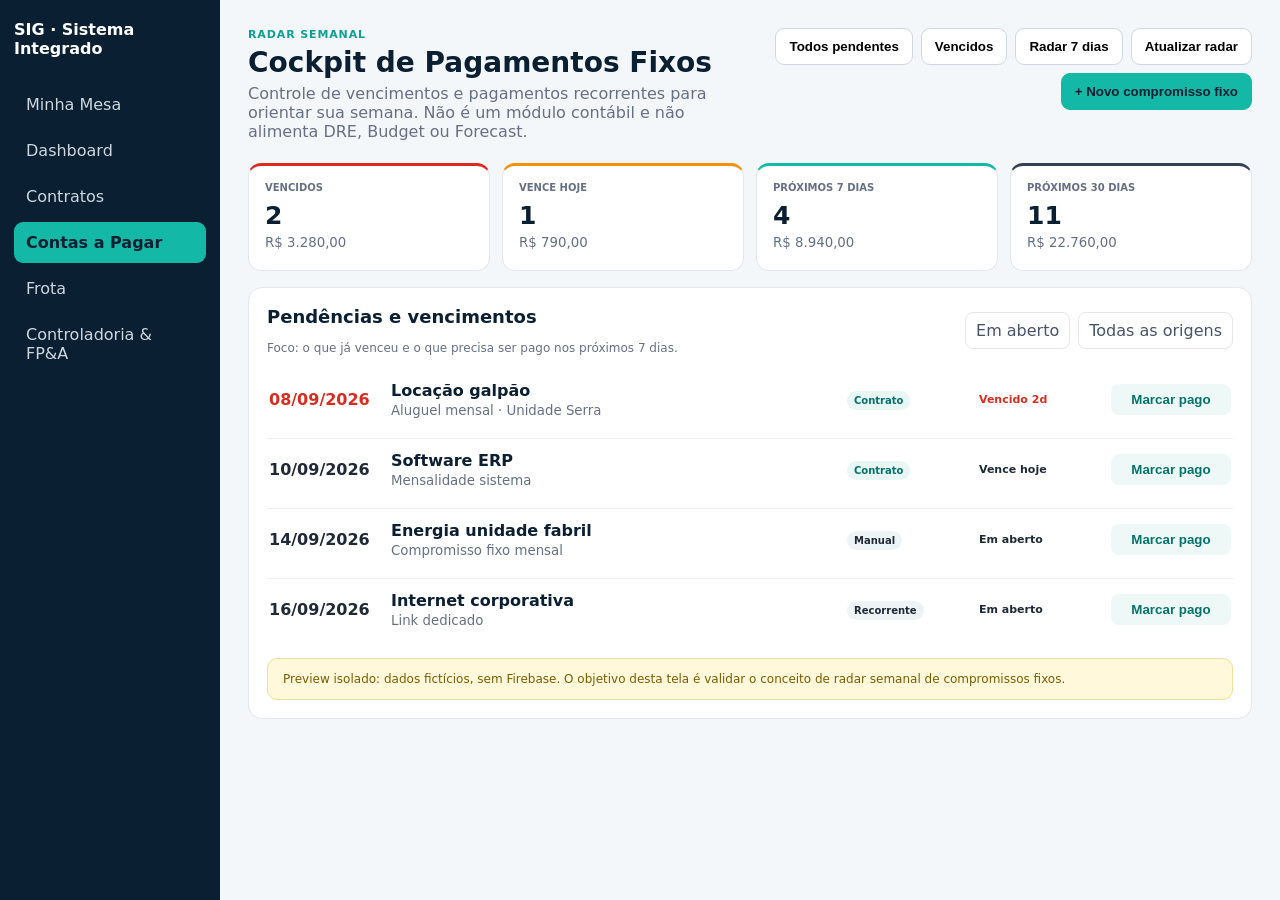
==== preview/contas-pagar-cockpit-v2/index.html @ ac612bd7 "preview: cockpit semanal de pagamentos fixos" ====
<!doctype html><html lang="pt-BR"><head><meta charset="utf-8"><meta name="viewport" content="width=device-width,initial-scale=1"><title>SIG · Cockpit de Pagamentos Fixos</title><style>:root{--az:#0b1f33;--tur:#14b8a6;--bg:#f4f7f9;--mut:#667085;--bd:#e4e7ec;--red:#d92d20;--org:#f79009}*{box-sizing:border-box}body{margin:0;font-family:Inter,system-ui,sans-serif;background:var(--bg);color:#1f2937}.shell{display:grid;grid-template-columns:220px 1fr;min-height:100vh}.side{background:var(--az);color:#cdd7e0;padding:20px 14px}.brand{color:#fff;font-weight:800;margin-bottom:26px}.menu{padding:11px 12px;border-radius:9px;margin:5px 0}.menu.on{background:var(--tur);color:var(--az);font-weight:800}.main{padding:28px}.head{display:flex;justify-content:space-between;gap:16px;align-items:flex-start}.ey{font-size:11px;letter-spacing:.08em;color:#0f9f95;font-weight:900}.head h1{margin:5px 0 5px;color:var(--az);font-size:28px}.head p{margin:0;color:var(--mut);max-width:720px}.actions{display:flex;gap:8px;flex-wrap:wrap;justify-content:flex-end}.btn{border:1px solid #cfd8e1;background:white;border-radius:9px;padding:10px 13px;font-weight:750}.btn.primary{background:var(--tur);border-color:var(--tur);color:var(--az)}.kpis{display:grid;grid-template-columns:repeat(4,minmax(0,1fr));gap:12px;margin:22px 0 16px}.k{background:#fff;border:1px solid var(--bd);border-radius:13px;padding:16px;min-height:108px}.k.red{border-top:3px solid var(--red)}.k.org{border-top:3px solid var(--org)}.k.tur{border-top:3px solid var(--tur)}.k.az{border-top:3px solid #344054}.k span{display:block;font-size:10px;text-transform:uppercase;color:var(--mut);font-weight:850}.k strong{display:block;font-size:25px;color:var(--az);margin-top:8px}.k small{display:block;color:var(--mut);margin-top:5px}.card{background:#fff;border:1px solid var(--bd);border-radius:14px;padding:18px}.cardhead{display:flex;justify-content:space-between;gap:12px;align-items:center;margin-bottom:14px}.cardhead h2{font-size:18px;margin:0;color:var(--az)}.filters{display:flex;gap:8px;flex-wrap:wrap}.pill{padding:8px 10px;border:1px solid var(--bd);border-radius:8px;background:#fff;color:#475467}.list{display:grid;gap:8px}.row{display:grid;grid-template-columns:110px 1fr 120px 120px 120px;align-items:center;gap:12px;border-top:1px solid #eef1f4;padding:12px 2px}.row:first-child{border-top:0}.date{font-weight:850}.date.red{color:var(--red)}.name strong,.name small{display:block}.name strong{color:var(--az)}.name small{color:var(--mut);margin-top:3px}.tag{display:inline-block;padding:4px 7px;border-radius:999px;background:#eef3f5;font-size:10px;font-weight:800}.tag.c{background:#e8f6f4;color:#06736b}.status{font-size:11px;font-weight:850}.status.red{color:var(--red)}.link{border:0;background:#eef9f7;color:#06736b;border-radius:8px;padding:8px 10px;font-weight:800}.note{margin-top:14px;color:var(--mut);font-size:12px}.demo{margin-top:18px;padding:13px 15px;background:#fff8db;border:1px solid #f0df9a;border-radius:10px;color:#7a5d00;font-size:12px}@media(max-width:1000px){.shell{grid-template-columns:1fr}.side{display:none}.kpis{grid-template-columns:repeat(2,1fr)}.row{grid-template-columns:90px 1fr 100px}.row>*:nth-child(3),.row>*:nth-child(4){display:none}}@media(max-width:620px){.head{display:block}.actions{justify-content:flex-start;margin-top:14px}.kpis{grid-template-columns:1fr}}</style></head><body><div class="shell"><aside class="side"><div class="brand">SIG · Sistema Integrado</div><div class="menu">Minha Mesa</div><div class="menu">Dashboard</div><div class="menu">Contratos</div><div class="menu on">Contas a Pagar</div><div class="menu">Frota</div><div class="menu">Controladoria & FP&A</div></aside><main class="main"><div class="head"><div><div class="ey">RADAR SEMANAL</div><h1>Cockpit de Pagamentos Fixos</h1><p>Controle de vencimentos e pagamentos recorrentes para orientar sua semana. Não é um módulo contábil e não alimenta DRE, Budget ou Forecast.</p></div><div class="actions"><button class="btn">Todos pendentes</button><button class="btn">Vencidos</button><button class="btn">Radar 7 dias</button><button class="btn">Atualizar radar</button><button class="btn primary" onclick="document.getElementById('form').hidden=false">+ Novo compromisso fixo</button></div></div><section class="kpis"><div class="k red"><span>Vencidos</span><strong>2</strong><small>R$ 3.280,00</small></div><div class="k org"><span>Vence hoje</span><strong>1</strong><small>R$ 790,00</small></div><div class="k tur"><span>Próximos 7 dias</span><strong>4</strong><small>R$ 8.940,00</small></div><div class="k az"><span>Próximos 30 dias</span><strong>11</strong><small>R$ 22.760,00</small></div></section><section id="form" class="card" hidden style="margin-bottom:16px"><div class="cardhead"><div><h2>Novo compromisso fixo</h2><div class="note">Cadastre um pagamento recorrente ou pontual que precisa entrar no seu radar semanal.</div></div><button class="btn" onclick="this.closest('.card').hidden=true">Fechar</button></div><div style="display:grid;grid-template-columns:repeat(3,minmax(0,1fr));gap:10px"><input class="pill" value="Empresa Teste"><input class="pill" placeholder="Fornecedor / compromisso"><input class="pill" placeholder="Descrição"><input class="pill" type="date" value="2026-09-15"><input class="pill" value="R$ 0,00"><input class="pill" placeholder="Responsável"></div><div class="note">☑ Pagamento fixo mensal · recorrência sugerida por 18 meses, ajustável.</div></section><section class="card"><div class="cardhead"><div><h2>Pendências e vencimentos</h2><div class="note">Foco: o que já venceu e o que precisa ser pago nos próximos 7 dias.</div></div><div class="filters"><span class="pill">Em aberto</span><span class="pill">Todas as origens</span></div></div><div class="list"><div class="row"><div class="date red">08/09/2026</div><div class="name"><strong>Locação galpão</strong><small>Aluguel mensal · Unidade Serra</small></div><div><span class="tag c">Contrato</span></div><div class="status red">Vencido 2d</div><button class="link">Marcar pago</button></div><div class="row"><div class="date">10/09/2026</div><div class="name"><strong>Software ERP</strong><small>Mensalidade sistema</small></div><div><span class="tag c">Contrato</span></div><div class="status">Vence hoje</div><button class="link">Marcar pago</button></div><div class="row"><div class="date">14/09/2026</div><div class="name"><strong>Energia unidade fabril</strong><small>Compromisso fixo mensal</small></div><div><span class="tag">Manual</span></div><div class="status">Em aberto</div><button class="link">Marcar pago</button></div><div class="row"><div class="date">16/09/2026</div><div class="name"><strong>Internet corporativa</strong><small>Link dedicado</small></div><div><span class="tag">Recorrente</span></div><div class="status">Em aberto</div><button class="link">Marcar pago</button></div></div><div class="demo">Preview isolado: dados fictícios, sem Firebase. O objetivo desta tela é validar o conceito de radar semanal de compromissos fixos.</div></section></main></div></body></html>
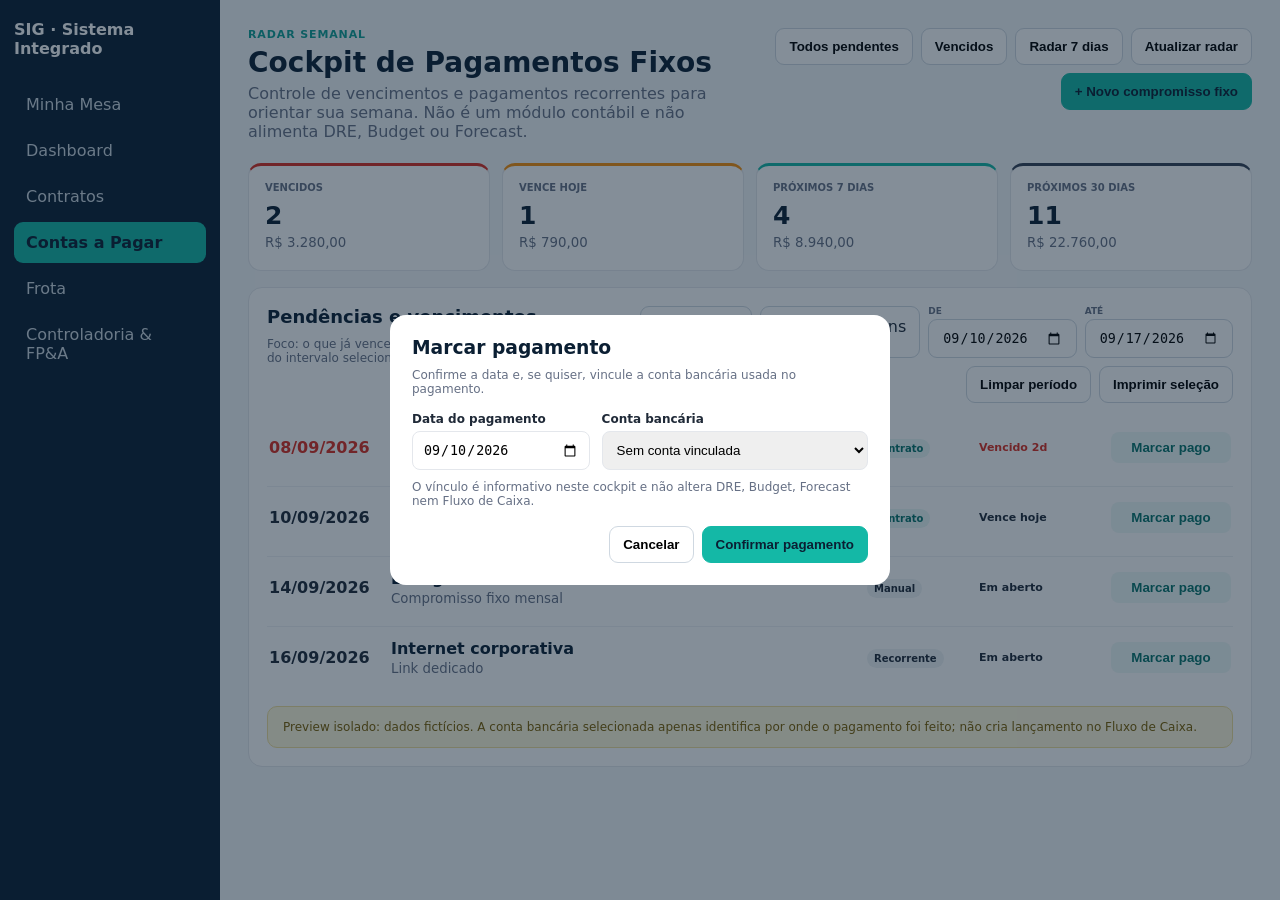
==== commit f45fd600: "Preview: adicionar período, impressão e conta bancária" ====
--- a/preview/contas-pagar-cockpit-v2/index.html
+++ b/preview/contas-pagar-cockpit-v2/index.html
@@ -1 +1 @@
-<!doctype html><html lang="pt-BR"><head><meta charset="utf-8"><meta name="viewport" content="width=device-width,initial-scale=1"><title>SIG · Cockpit de Pagamentos Fixos</title><style>:root{--az:#0b1f33;--tur:#14b8a6;--bg:#f4f7f9;--mut:#667085;--bd:#e4e7ec;--red:#d92d20;--org:#f79009}*{box-sizing:border-box}body{margin:0;font-family:Inter,system-ui,sans-serif;background:var(--bg);color:#1f2937}.shell{display:grid;grid-template-columns:220px 1fr;min-height:100vh}.side{background:var(--az);color:#cdd7e0;padding:20px 14px}.brand{color:#fff;font-weight:800;margin-bottom:26px}.menu{padding:11px 12px;border-radius:9px;margin:5px 0}.menu.on{background:var(--tur);color:var(--az);font-weight:800}.main{padding:28px}.head{display:flex;justify-content:space-between;gap:16px;align-items:flex-start}.ey{font-size:11px;letter-spacing:.08em;color:#0f9f95;font-weight:900}.head h1{margin:5px 0 5px;color:var(--az);font-size:28px}.head p{margin:0;color:var(--mut);max-width:720px}.actions{display:flex;gap:8px;flex-wrap:wrap;justify-content:flex-end}.btn{border:1px solid #cfd8e1;background:white;border-radius:9px;padding:10px 13px;font-weight:750}.btn.primary{background:var(--tur);border-color:var(--tur);color:var(--az)}.kpis{display:grid;grid-template-columns:repeat(4,minmax(0,1fr));gap:12px;margin:22px 0 16px}.k{background:#fff;border:1px solid var(--bd);border-radius:13px;padding:16px;min-height:108px}.k.red{border-top:3px solid var(--red)}.k.org{border-top:3px solid var(--org)}.k.tur{border-top:3px solid var(--tur)}.k.az{border-top:3px solid #344054}.k span{display:block;font-size:10px;text-transform:uppercase;color:var(--mut);font-weight:850}.k strong{display:block;font-size:25px;color:var(--az);margin-top:8px}.k small{display:block;color:var(--mut);margin-top:5px}.card{background:#fff;border:1px solid var(--bd);border-radius:14px;padding:18px}.cardhead{display:flex;justify-content:space-between;gap:12px;align-items:center;margin-bottom:14px}.cardhead h2{font-size:18px;margin:0;color:var(--az)}.filters{display:flex;gap:8px;flex-wrap:wrap}.pill{padding:8px 10px;border:1px solid var(--bd);border-radius:8px;background:#fff;color:#475467}.list{display:grid;gap:8px}.row{display:grid;grid-template-columns:110px 1fr 120px 120px 120px;align-items:center;gap:12px;border-top:1px solid #eef1f4;padding:12px 2px}.row:first-child{border-top:0}.date{font-weight:850}.date.red{color:var(--red)}.name strong,.name small{display:block}.name strong{color:var(--az)}.name small{color:var(--mut);margin-top:3px}.tag{display:inline-block;padding:4px 7px;border-radius:999px;background:#eef3f5;font-size:10px;font-weight:800}.tag.c{background:#e8f6f4;color:#06736b}.status{font-size:11px;font-weight:850}.status.red{color:var(--red)}.link{border:0;background:#eef9f7;color:#06736b;border-radius:8px;padding:8px 10px;font-weight:800}.note{margin-top:14px;color:var(--mut);font-size:12px}.demo{margin-top:18px;padding:13px 15px;background:#fff8db;border:1px solid #f0df9a;border-radius:10px;color:#7a5d00;font-size:12px}@media(max-width:1000px){.shell{grid-template-columns:1fr}.side{display:none}.kpis{grid-template-columns:repeat(2,1fr)}.row{grid-template-columns:90px 1fr 100px}.row>*:nth-child(3),.row>*:nth-child(4){display:none}}@media(max-width:620px){.head{display:block}.actions{justify-content:flex-start;margin-top:14px}.kpis{grid-template-columns:1fr}}</style></head><body><div class="shell"><aside class="side"><div class="brand">SIG · Sistema Integrado</div><div class="menu">Minha Mesa</div><div class="menu">Dashboard</div><div class="menu">Contratos</div><div class="menu on">Contas a Pagar</div><div class="menu">Frota</div><div class="menu">Controladoria & FP&A</div></aside><main class="main"><div class="head"><div><div class="ey">RADAR SEMANAL</div><h1>Cockpit de Pagamentos Fixos</h1><p>Controle de vencimentos e pagamentos recorrentes para orientar sua semana. Não é um módulo contábil e não alimenta DRE, Budget ou Forecast.</p></div><div class="actions"><button class="btn">Todos pendentes</button><button class="btn">Vencidos</button><button class="btn">Radar 7 dias</button><button class="btn">Atualizar radar</button><button class="btn primary" onclick="document.getElementById('form').hidden=false">+ Novo compromisso fixo</button></div></div><section class="kpis"><div class="k red"><span>Vencidos</span><strong>2</strong><small>R$ 3.280,00</small></div><div class="k org"><span>Vence hoje</span><strong>1</strong><small>R$ 790,00</small></div><div class="k tur"><span>Próximos 7 dias</span><strong>4</strong><small>R$ 8.940,00</small></div><div class="k az"><span>Próximos 30 dias</span><strong>11</strong><small>R$ 22.760,00</small></div></section><section id="form" class="card" hidden style="margin-bottom:16px"><div class="cardhead"><div><h2>Novo compromisso fixo</h2><div class="note">Cadastre um pagamento recorrente ou pontual que precisa entrar no seu radar semanal.</div></div><button class="btn" onclick="this.closest('.card').hidden=true">Fechar</button></div><div style="display:grid;grid-template-columns:repeat(3,minmax(0,1fr));gap:10px"><input class="pill" value="Empresa Teste"><input class="pill" placeholder="Fornecedor / compromisso"><input class="pill" placeholder="Descrição"><input class="pill" type="date" value="2026-09-15"><input class="pill" value="R$ 0,00"><input class="pill" placeholder="Responsável"></div><div class="note">☑ Pagamento fixo mensal · recorrência sugerida por 18 meses, ajustável.</div></section><section class="card"><div class="cardhead"><div><h2>Pendências e vencimentos</h2><div class="note">Foco: o que já venceu e o que precisa ser pago nos próximos 7 dias.</div></div><div class="filters"><span class="pill">Em aberto</span><span class="pill">Todas as origens</span></div></div><div class="list"><div class="row"><div class="date red">08/09/2026</div><div class="name"><strong>Locação galpão</strong><small>Aluguel mensal · Unidade Serra</small></div><div><span class="tag c">Contrato</span></div><div class="status red">Vencido 2d</div><button class="link">Marcar pago</button></div><div class="row"><div class="date">10/09/2026</div><div class="name"><strong>Software ERP</strong><small>Mensalidade sistema</small></div><div><span class="tag c">Contrato</span></div><div class="status">Vence hoje</div><button class="link">Marcar pago</button></div><div class="row"><div class="date">14/09/2026</div><div class="name"><strong>Energia unidade fabril</strong><small>Compromisso fixo mensal</small></div><div><span class="tag">Manual</span></div><div class="status">Em aberto</div><button class="link">Marcar pago</button></div><div class="row"><div class="date">16/09/2026</div><div class="name"><strong>Internet corporativa</strong><small>Link dedicado</small></div><div><span class="tag">Recorrente</span></div><div class="status">Em aberto</div><button class="link">Marcar pago</button></div></div><div class="demo">Preview isolado: dados fictícios, sem Firebase. O objetivo desta tela é validar o conceito de radar semanal de compromissos fixos.</div></section></main></div></body></html>+<!doctype html><html lang="pt-BR"><head><meta charset="utf-8"><meta name="viewport" content="width=device-width,initial-scale=1"><title>SIG · Cockpit de Pagamentos Fixos</title><style>:root{--az:#0b1f33;--tur:#14b8a6;--bg:#f4f7f9;--mut:#667085;--bd:#e4e7ec;--red:#d92d20;--org:#f79009}*{box-sizing:border-box}body{margin:0;font-family:Inter,system-ui,sans-serif;background:var(--bg);color:#1f2937}.shell{display:grid;grid-template-columns:220px 1fr;min-height:100vh}.side{background:var(--az);color:#cdd7e0;padding:20px 14px}.brand{color:#fff;font-weight:800;margin-bottom:26px}.menu{padding:11px 12px;border-radius:9px;margin:5px 0}.menu.on{background:var(--tur);color:var(--az);font-weight:800}.main{padding:28px}.head{display:flex;justify-content:space-between;gap:16px;align-items:flex-start}.ey{font-size:11px;letter-spacing:.08em;color:#0f9f95;font-weight:900}.head h1{margin:5px 0;color:var(--az);font-size:28px}.head p{margin:0;color:var(--mut);max-width:720px}.actions,.filters{display:flex;gap:8px;flex-wrap:wrap;justify-content:flex-end}.btn,.pill{border:1px solid #cfd8e1;background:white;border-radius:9px;padding:10px 13px}.btn{font-weight:750;cursor:pointer}.btn.primary{background:var(--tur);border-color:var(--tur);color:var(--az)}.kpis{display:grid;grid-template-columns:repeat(4,minmax(0,1fr));gap:12px;margin:22px 0 16px}.k{background:#fff;border:1px solid var(--bd);border-radius:13px;padding:16px;min-height:108px}.k.red{border-top:3px solid var(--red)}.k.org{border-top:3px solid var(--org)}.k.tur{border-top:3px solid var(--tur)}.k.az{border-top:3px solid #344054}.k span{display:block;font-size:10px;text-transform:uppercase;color:var(--mut);font-weight:850}.k strong{display:block;font-size:25px;color:var(--az);margin-top:8px}.k small{display:block;color:var(--mut);margin-top:5px}.card{background:#fff;border:1px solid var(--bd);border-radius:14px;padding:18px}.cardhead{display:flex;justify-content:space-between;gap:12px;align-items:flex-start;margin-bottom:14px}.cardhead h2{font-size:18px;margin:0;color:var(--az)}.periodo{display:grid;gap:3px}.periodo span{font-size:9px;text-transform:uppercase;font-weight:850;color:var(--mut)}.periodo input{min-width:145px}.list{display:grid;gap:8px}.row{display:grid;grid-template-columns:110px 1fr 100px 120px 120px;align-items:center;gap:12px;border-top:1px solid #eef1f4;padding:12px 2px}.row:first-child{border-top:0}.date{font-weight:850}.date.red{color:var(--red)}.name strong,.name small{display:block}.name strong{color:var(--az)}.name small{color:var(--mut);margin-top:3px}.tag{display:inline-block;padding:4px 7px;border-radius:999px;background:#eef3f5;font-size:10px;font-weight:800}.tag.c{background:#e8f6f4;color:#06736b}.status{font-size:11px;font-weight:850}.status.red{color:var(--red)}.link{border:0;background:#eef9f7;color:#06736b;border-radius:8px;padding:8px 10px;font-weight:800;cursor:pointer}.note{margin-top:10px;color:var(--mut);font-size:12px}.demo{margin-top:18px;padding:13px 15px;background:#fff8db;border:1px solid #f0df9a;border-radius:10px;color:#7a5d00;font-size:12px}.back{position:fixed;inset:0;background:rgba(11,31,51,.5);display:grid;place-items:center;padding:20px}.modal{width:min(500px,100%);background:white;border-radius:16px;padding:22px}.modal h3{margin:0;color:var(--az)}.grid{display:grid;grid-template-columns:1fr 1.5fr;gap:12px;margin-top:16px}.grid label{display:grid;gap:5px;font-size:12px;font-weight:750}.grid input,.grid select{padding:10px;border:1px solid var(--bd);border-radius:8px}.modal .actions{margin-top:18px}@media(max-width:1000px){.shell{grid-template-columns:1fr}.side{display:none}.kpis{grid-template-columns:repeat(2,1fr)}.row{grid-template-columns:90px 1fr 100px}.row>*:nth-child(3),.row>*:nth-child(4){display:none}}@media(max-width:620px){.head{display:block}.actions{justify-content:flex-start;margin-top:14px}.kpis{grid-template-columns:1fr}.grid{grid-template-columns:1fr}}</style></head><body><div class="shell"><aside class="side"><div class="brand">SIG · Sistema Integrado</div><div class="menu">Minha Mesa</div><div class="menu">Dashboard</div><div class="menu">Contratos</div><div class="menu on">Contas a Pagar</div><div class="menu">Frota</div><div class="menu">Controladoria & FP&A</div></aside><main class="main"><div class="head"><div><div class="ey">RADAR SEMANAL</div><h1>Cockpit de Pagamentos Fixos</h1><p>Controle de vencimentos e pagamentos recorrentes para orientar sua semana. Não é um módulo contábil e não alimenta DRE, Budget ou Forecast.</p></div><div class="actions"><button class="btn">Todos pendentes</button><button class="btn">Vencidos</button><button class="btn">Radar 7 dias</button><button class="btn">Atualizar radar</button><button class="btn primary" onclick="document.getElementById('form').hidden=false">+ Novo compromisso fixo</button></div></div><section class="kpis"><div class="k red"><span>Vencidos</span><strong>2</strong><small>R$ 3.280,00</small></div><div class="k org"><span>Vence hoje</span><strong>1</strong><small>R$ 790,00</small></div><div class="k tur"><span>Próximos 7 dias</span><strong>4</strong><small>R$ 8.940,00</small></div><div class="k az"><span>Próximos 30 dias</span><strong>11</strong><small>R$ 22.760,00</small></div></section><section id="form" class="card" hidden style="margin-bottom:16px"><div class="cardhead"><div><h2>Novo compromisso fixo</h2><div class="note">Cadastre um pagamento recorrente ou pontual que precisa entrar no seu radar semanal.</div></div><button class="btn" onclick="this.closest('.card').hidden=true">Fechar</button></div><div style="display:grid;grid-template-columns:repeat(3,minmax(0,1fr));gap:10px"><input class="pill" value="Empresa Teste"><input class="pill" placeholder="Fornecedor / compromisso"><input class="pill" placeholder="Descrição"><input class="pill" type="date" value="2026-09-15"><input class="pill" value="R$ 0,00"><input class="pill" placeholder="Responsável"></div><div class="note">☑ Pagamento fixo mensal · recorrência sugerida por 18 meses, ajustável.</div></section><section class="card"><div class="cardhead"><div><h2>Pendências e vencimentos</h2><div class="note">Foco: o que já venceu e o que precisa ser pago dentro do intervalo selecionado.</div></div><div class="filters"><span class="pill">Em aberto</span><span class="pill">Todas as origens</span><label class="periodo"><span>De</span><input class="pill" type="date" value="2026-09-10"></label><label class="periodo"><span>Até</span><input class="pill" type="date" value="2026-09-17"></label><button class="btn">Limpar período</button><button class="btn" onclick="window.print()">Imprimir seleção</button></div></div><div class="list"><div class="row"><div class="date red">08/09/2026</div><div class="name"><strong>Locação galpão</strong><small>Aluguel mensal · Unidade Serra</small></div><div><span class="tag c">Contrato</span></div><div class="status red">Vencido 2d</div><button class="link" onclick="document.getElementById('baixa').hidden=false">Marcar pago</button></div><div class="row"><div class="date">10/09/2026</div><div class="name"><strong>Software ERP</strong><small>Mensalidade sistema</small></div><div><span class="tag c">Contrato</span></div><div class="status">Vence hoje</div><button class="link" onclick="document.getElementById('baixa').hidden=false">Marcar pago</button></div><div class="row"><div class="date">14/09/2026</div><div class="name"><strong>Energia unidade fabril</strong><small>Compromisso fixo mensal</small></div><div><span class="tag">Manual</span></div><div class="status">Em aberto</div><button class="link" onclick="document.getElementById('baixa').hidden=false">Marcar pago</button></div><div class="row"><div class="date">16/09/2026</div><div class="name"><strong>Internet corporativa</strong><small>Link dedicado</small></div><div><span class="tag">Recorrente</span></div><div class="status">Em aberto</div><button class="link" onclick="document.getElementById('baixa').hidden=false">Marcar pago</button></div></div><div class="demo">Preview isolado: dados fictícios. A conta bancária selecionada apenas identifica por onde o pagamento foi feito; não cria lançamento no Fluxo de Caixa.</div></section></main></div><div id="baixa" class="back" hidden><div class="modal"><h3>Marcar pagamento</h3><p class="note">Confirme a data e, se quiser, vincule a conta bancária usada no pagamento.</p><div class="grid"><label>Data do pagamento<input type="date" value="2026-09-10"></label><label>Conta bancária<select><option>Sem conta vinculada</option><option>Conta Movimento · Banco do Brasil</option><option>Conta Operacional · Sicredi</option></select></label></div><div class="note">O vínculo é informativo neste cockpit e não altera DRE, Budget, Forecast nem Fluxo de Caixa.</div><div class="actions"><button class="btn" onclick="document.getElementById('baixa').hidden=true">Cancelar</button><button class="btn primary" onclick="document.getElementById('baixa').hidden=true">Confirmar pagamento</button></div></div></div></body></html>
